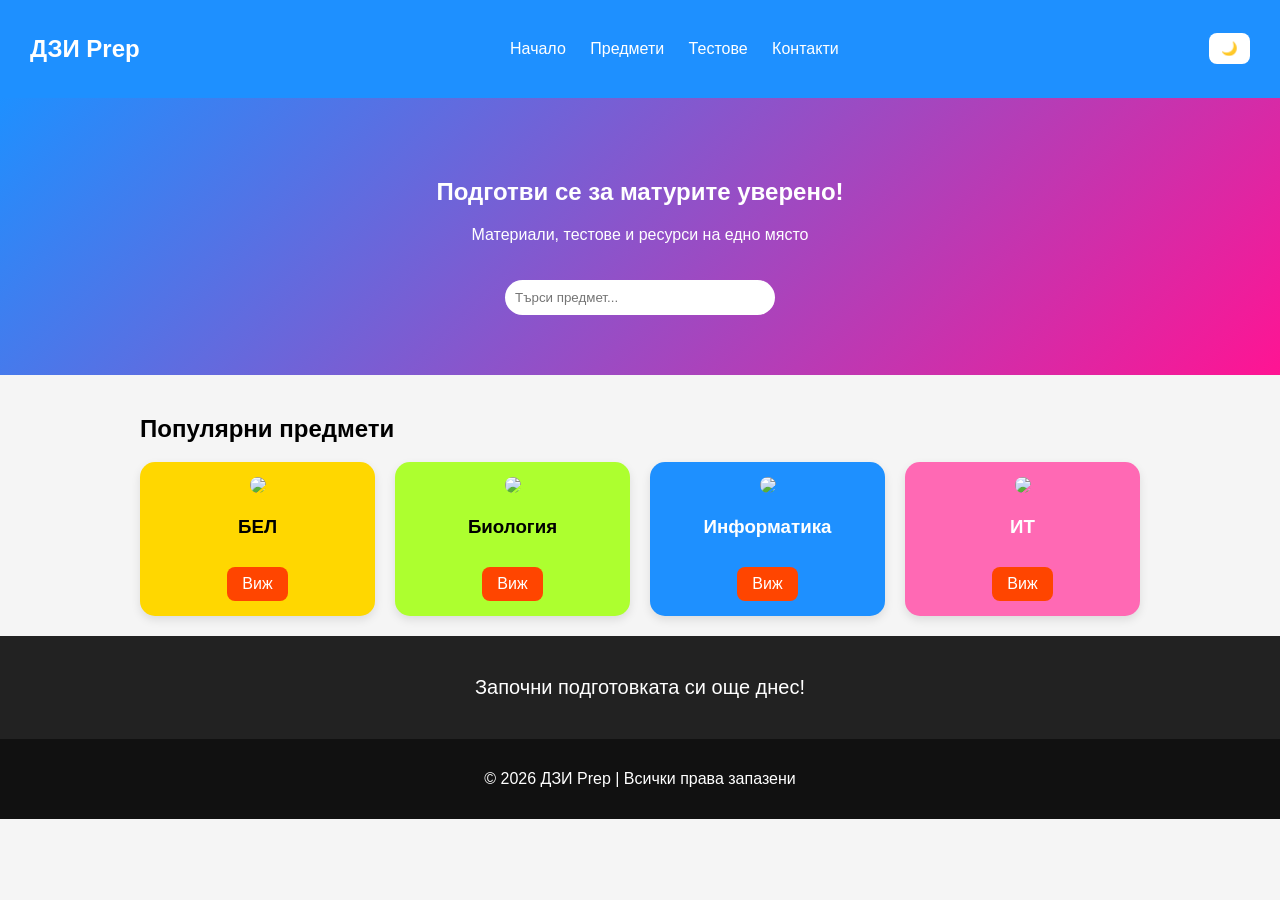
==== index.html @ 0d60f40f "Add files via upload" ====
<!DOCTYPE html>
<html lang="bg">
<head>
    <meta charset="UTF-8">
    <meta name="viewport" content="width=device-width, initial-scale=1.0">
    <title>Подготовка за ДЗИ</title>
    <link rel="stylesheet" href="styles.css">
</head>
<body>

<!-- 🔝 Navbar -->
<header class="navbar">
    <h2 class="logo">ДЗИ Prep</h2>
    <nav>
        <a href="index.html" class="logo">Начало</a>
        <a href="Subjects.html">Предмети</a>
        <a href="TEST.html">Тестове</a>
        <a href="Contacts.html">Контакти</a>
    </nav>
	<!-- 🌙 Dark mode бутон -->
    <button id="darkModeToggle">🌙</button>
</header>

<!-- 🎯 Hero -->
<section class="hero">
    <h1>Подготви се за матурите уверено!</h1>
    <p>Материали, тестове и ресурси на едно място</p>
	<input type="text" id="searchInput" placeholder="Търси предмет...">	
</section>

<!-- 📚 Предмети -->
<div class="container">

    <h2>Популярни предмети</h2>

    <div class="row">
        <div class="card bel" data-name="бел български език литература">		
            <img src="Images/img_1.jpg">
            <h3>БЕЛ</h3>
            <a href="BEL.html" class="btn">Виж</a>
			
        </div>

        <div class="card bio" data-name="биология здравно образование">		
            <img src="Images/img_2.jpg">
            <h3>Биология</h3>
            <a href="BIO.html" class="btn">Виж</a>
        </div>

        <div class="card inf" data-name="информатика">
            <img src="Images/img_3.jpg">
            <h3>Информатика</h3>
            <a href="INF.html" class="btn">Виж</a>
        </div>

        <div class="card it">
            <img src="Images/img_4.jpg" data-name="информационни технологии ит">
            <h3>ИТ</h3>
            <a href="IT.html" class="btn">Виж</a>
        </div>
    </div>
</div>

<!-- 📢 Банер -->
<section class="banner">
    Започни подготовката си още днес!
</section>

<!-- 🔚 Footer -->
<footer class="footer">
    <p>© 2026 ДЗИ Prep | Всички права запазени</p>
</footer>
<script>
const searchInput = document.getElementById("searchInput");
const cards = document.querySelectorAll(".card");
const noResults = document.getElementById("noResults");

searchInput.addEventListener("keyup", function() {
    const value = this.value.toLowerCase();
    let visible = 0;

    cards.forEach(card => {
        const name = card.getAttribute("data-name");

        if (name.includes(value)) {
            card.style.display = "block";
            visible++;
        } else {
            card.style.display = "none";
        }
    });

    noResults.style.display = visible === 0 ? "block" : "none";
});
const toggle = document.getElementById("darkModeToggle");

// Зареждане на запазена тема
if (localStorage.getItem("darkMode") === "on") {
    document.body.classList.add("dark");
}

// Клик
toggle.addEventListener("click", () => {
    document.body.classList.toggle("dark");
toggle.textContent = document.body.classList.contains("dark") ? "☀️" : "🌙";
    // Запазване
    if (document.body.classList.contains("dark")) {
        localStorage.setItem("darkMode", "on");
    } else {
        localStorage.setItem("darkMode", "off");
    }
});
</script>
</body>
</html>
---- styles.css ----
/* Общи */
body {
    margin: 0;
    font-family: Arial, sans-serif;
    background: #f5f5f5;
}

/* Navbar */
.navbar {
    display: flex;
    justify-content: space-between;
    align-items: center;
    background: #1E90FF;
    padding: 15px 30px;
    color: white;
}

.navbar a {
    color: white;
    margin-left: 20px;
    text-decoration: none;
}

.navbar a:hover {
    text-decoration: underline;
}

/* Hero */
.hero {
    text-align: center;
    padding: 60px 20px;
    background: linear-gradient(135deg, #1E90FF, #FF1493);
    color: white;
}

.hero input {
    margin-top: 20px;
    padding: 10px;
    width: 250px;
    border-radius: 20px;
    border: none;
}

/* Контейнер */
.container {
    max-width: 1000px;
    margin: auto;
    padding: 20px;
}

/* Карти */
.row {
    display: grid;
    grid-template-columns: repeat(auto-fit, minmax(200px, 1fr));
    gap: 20px;
}

.card {
    background: white;
    padding: 15px;
    border-radius: 15px;
    text-align: center;
    box-shadow: 0 4px 10px rgba(0,0,0,0.1);
    transition: 0.3s;
}

.card:hover {
    transform: translateY(-8px);
}

/* Цветове */
.bel { background: #FFD700; }
.bio { background: #ADFF2F; }
.inf { background: #1E90FF; color: white; }
.it  { background: #FF69B4; color: white; }

/* Снимки */
.card img {
    width: 100%;
    border-radius: 10px;
}

/* Бутон */
.btn {
    display: inline-block;
    margin-top: 10px;
    padding: 8px 15px;
    background: #FF4500;
    color: white;
    border-radius: 8px;
    text-decoration: none;
}

.btn:hover {
    background: #FF6347;
}
/* Бутон */
#darkModeToggle {
    margin-left: 20px;
    padding: 8px 12px;
    border: none;
    border-radius: 8px;
    cursor: pointer;
    background: white;
}

/* 🌙 Dark mode */
.dark {
    background: #121212;
    color: white;
}

/* Карти */
.dark .card {
    background: #1e1e1e;
    color: white;
}

/* Navbar */
.dark .navbar {
    background: #000;
}

/* Hero */
.dark .hero {
    background: linear-gradient(135deg, #000, #333);
}

/* Footer */
.dark .footer {
    background: #000;
}

/* Банер */
.dark .banner {
    background: #222;
}
/* Банер */
.banner {
    text-align: center;
    padding: 40px;
    background: #222;
    color: white;
    font-size: 20px;
}

/* Footer */
.footer {
    text-align: center;
    padding: 15px;
    background: #111;
    color: white;
}

/* Responsive */
@media (max-width: 600px) {
    .hero input {
        width: 100%;
    }
}
/* Малък hero */
.hero.small {
    padding: 40px 20px;
}

/* Уроци */
.lessons {
    display: grid;
    grid-template-columns: repeat(auto-fit, minmax(200px, 1fr));
    gap: 15px;
}

.lesson {
    background: white;
    padding: 15px;
    border-radius: 10px;
    box-shadow: 0 3px 8px rgba(0,0,0,0.1);
}

.lesson button {
    margin-top: 10px;
    padding: 8px 12px;
    background: #1E90FF;
    color: white;
    border: none;
    border-radius: 6px;
    cursor: pointer;
}

.lesson button:hover {
    background: #187bcd;
}

/* Съдържание */
#contentBox {
    margin-top: 20px;
    padding: 20px;
    background: #fff;
    border-radius: 10px;
}
.question {
    background: white;
    padding: 15px;
    margin-bottom: 15px;
    border-radius: 10px;
    text-align: left;
}
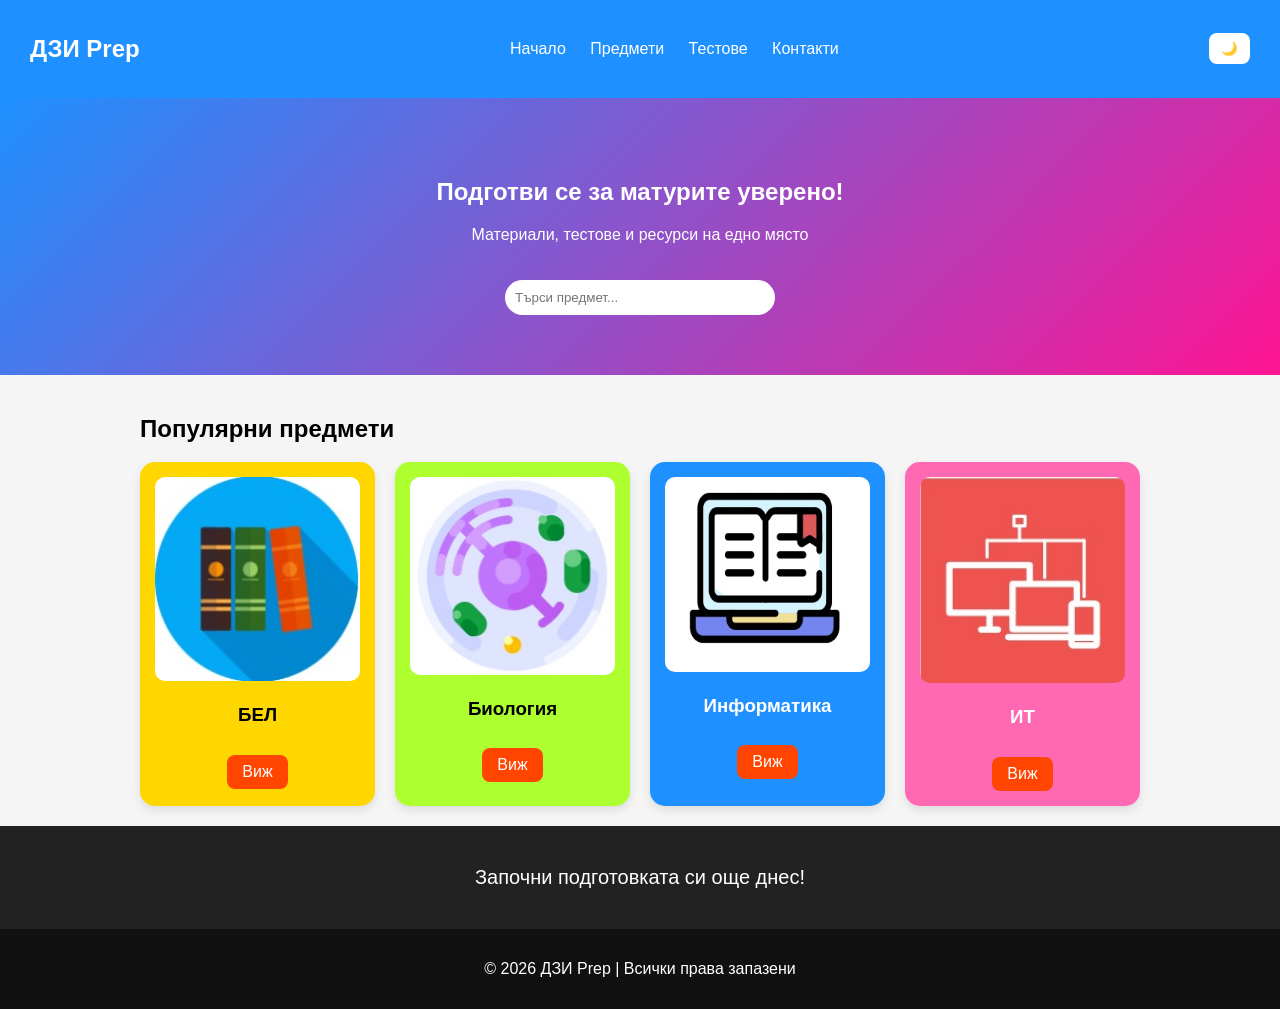
==== commit 2e38246f: "Add files via upload" ====
--- a/index.html
+++ b/index.html
@@ -42,13 +42,13 @@
         </div>
 
         <div class="card bio" data-name="биология здравно образование">		
-            <img src="Images/img_2.jpg">
+            <img src="Images/Img_2.jpg">
             <h3>Биология</h3>
             <a href="BIO.html" class="btn">Виж</a>
         </div>
 
         <div class="card inf" data-name="информатика">
-            <img src="Images/img_3.jpg">
+            <img src="Images/Img_3.jpg">
             <h3>Информатика</h3>
             <a href="INF.html" class="btn">Виж</a>
         </div>
